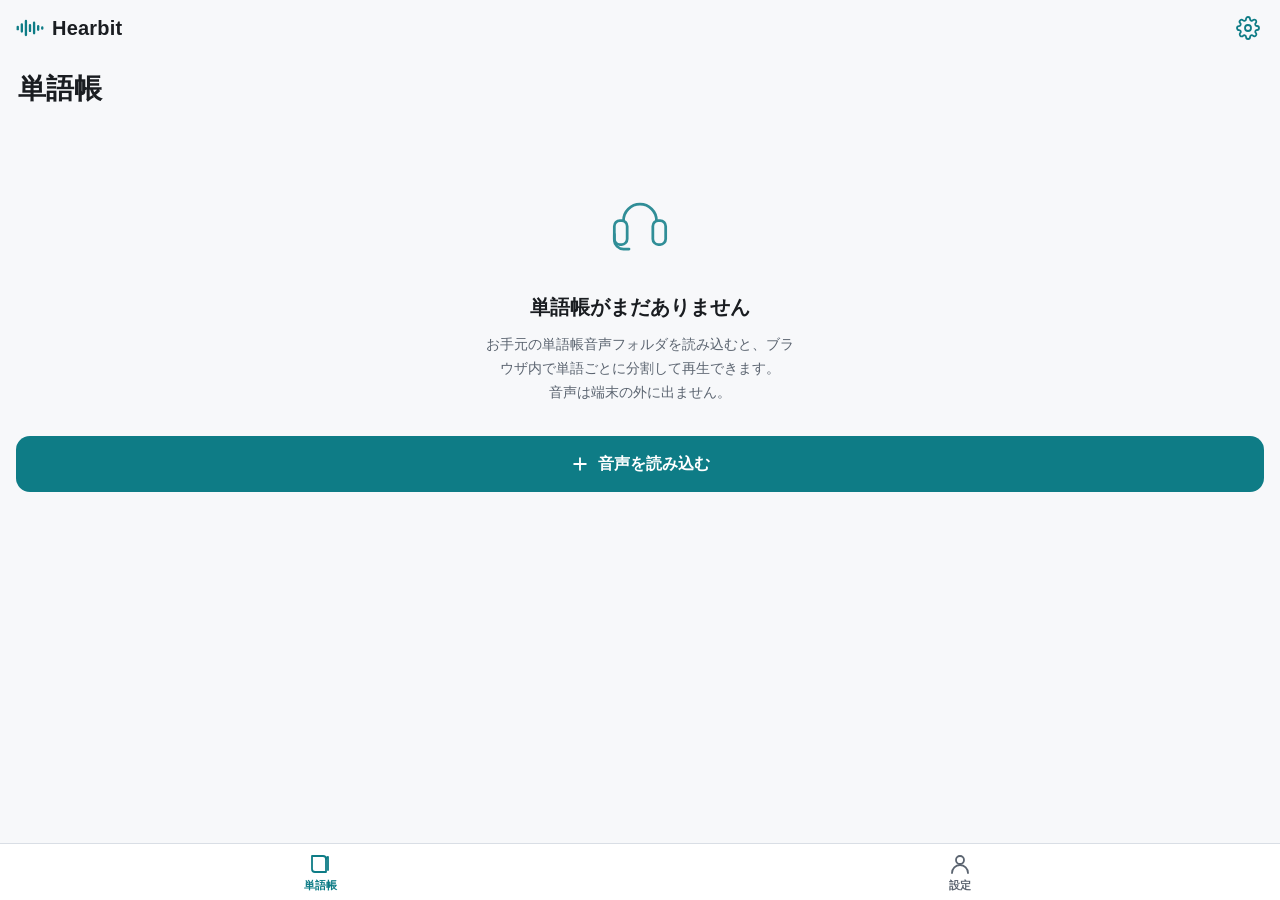
==== app/index.html @ 6d0b5f7c "機能C #3: 単語一覧・再生画面に漢字・ピンインを表示 単語テキスト(vocab.json)を読み込んで現在の単語帳に紐付け、番号表示に加えて 漢字(大)・ピンイン(小)を表示できるようにした。  " ====
<!DOCTYPE html>
<html lang="ja">
<head>
  <meta charset="UTF-8" />
  <meta name="viewport" content="width=device-width, initial-scale=1.0, viewport-fit=cover, maximum-scale=1.0, user-scalable=no" />
  <title>Hearbit</title>
  <meta name="description" content="聞きたい言葉を、すぐそこに。単語帳音声を持ち込み、ブラウザ内で単語ごとに分割して再生する汎用プレーヤー。" />

  <!-- PWA / theme -->
  <meta name="theme-color" content="#0E7C86" media="(prefers-color-scheme: light)" />
  <meta name="theme-color" content="#0E1116" media="(prefers-color-scheme: dark)" />
  <link rel="manifest" href="manifest.json" />

  <!-- iOS standalone -->
  <meta name="apple-mobile-web-app-capable" content="yes" />
  <meta name="mobile-web-app-capable" content="yes" />
  <meta name="apple-mobile-web-app-status-bar-style" content="default" />
  <meta name="apple-mobile-web-app-title" content="Hearbit" />
  <link rel="apple-touch-icon" href="icons/apple-touch-icon.png" />
  <link rel="icon" type="image/svg+xml" href="icons/icon.svg" />
  <link rel="icon" type="image/png" sizes="32x32" href="icons/favicon-32.png" />

  <link rel="stylesheet" href="css/styles.css" />
</head>
<body>
  <!-- ===== ヘッダー ===== -->
  <header id="app-header">
    <!-- ①ルート: ブランドヘッダー -->
    <div class="header-brand" id="header-brand">
      <span class="logo" aria-label="Hearbit">
        <svg class="logo-mark" viewBox="0 0 48 32" width="28" height="20" aria-hidden="true">
          <g fill="currentColor">
            <rect x="1"  y="12" width="4" height="8"  rx="2"/>
            <rect x="8"  y="8"  width="4" height="16" rx="2"/>
            <rect x="15" y="2"  width="4" height="28" rx="2"/>
            <rect x="22" y="9"  width="4" height="14" rx="2"/>
            <rect x="29" y="5"  width="4" height="22" rx="2"/>
            <rect x="36" y="11" width="4" height="10" rx="2"/>
            <rect x="43" y="13" width="4" height="6"  rx="2"/>
          </g>
        </svg>
        <span class="logo-word">Hearbit</span>
      </span>
      <button id="settings-btn" class="icon-btn" aria-label="設定">
        <svg viewBox="0 0 24 24" width="24" height="24" fill="none" stroke="currentColor" stroke-width="1.8" stroke-linecap="round" stroke-linejoin="round" aria-hidden="true">
          <circle cx="12" cy="12" r="3"/>
          <path d="M19.4 15a1.65 1.65 0 0 0 .33 1.82l.06.06a2 2 0 1 1-2.83 2.83l-.06-.06a1.65 1.65 0 0 0-1.82-.33 1.65 1.65 0 0 0-1 1.51V21a2 2 0 0 1-4 0v-.09A1.65 1.65 0 0 0 9 19.4a1.65 1.65 0 0 0-1.82.33l-.06.06a2 2 0 1 1-2.83-2.83l.06-.06a1.65 1.65 0 0 0 .33-1.82 1.65 1.65 0 0 0-1.51-1H3a2 2 0 0 1 0-4h.09A1.65 1.65 0 0 0 4.6 9a1.65 1.65 0 0 0-.33-1.82l-.06-.06a2 2 0 1 1 2.83-2.83l.06.06a1.65 1.65 0 0 0 1.82.33H9a1.65 1.65 0 0 0 1-1.51V3a2 2 0 0 1 4 0v.09a1.65 1.65 0 0 0 1 1.51 1.65 1.65 0 0 0 1.82-.33l.06-.06a2 2 0 1 1 2.83 2.83l-.06.06a1.65 1.65 0 0 0-.33 1.82V9a1.65 1.65 0 0 0 1.51 1H21a2 2 0 0 1 0 4h-.09a1.65 1.65 0 0 0-1.51 1z"/>
        </svg>
      </button>
    </div>

    <!-- ②③: コンテキストヘッダー（戻る + タイトル + アクション） -->
    <div class="header-context hidden" id="header-context">
      <button id="back-btn" class="icon-btn" aria-label="戻る">
        <svg viewBox="0 0 24 24" width="26" height="26" fill="none" stroke="currentColor" stroke-width="2.2" stroke-linecap="round" stroke-linejoin="round" aria-hidden="true">
          <polyline points="15 18 9 12 15 6"/>
        </svg>
      </button>
      <div class="header-titles">
        <div class="header-title" id="ctx-title"></div>
        <div class="header-sub" id="ctx-sub"></div>
      </div>
      <button id="ctx-action" class="icon-btn" aria-label="メニュー">
        <svg viewBox="0 0 24 24" width="24" height="24" fill="currentColor" aria-hidden="true">
          <circle cx="5" cy="12" r="1.9"/><circle cx="12" cy="12" r="1.9"/><circle cx="19" cy="12" r="1.9"/>
        </svg>
      </button>
    </div>
  </header>

  <main id="app-main">
    <!-- ① 単語帳リスト -->
    <section id="view-books" class="view active">
      <h1 class="page-title">単語帳</h1>

      <div class="list" id="books-list"></div>

      <!-- 空状態 -->
      <div id="books-empty" class="empty-state hidden">
        <div class="empty-art" aria-hidden="true">
          <svg viewBox="0 0 96 96" width="88" height="88" fill="none" stroke="currentColor" stroke-width="3" stroke-linecap="round" stroke-linejoin="round">
            <path d="M30 40a18 18 0 0 1 36 0"/>
            <rect x="20" y="40" width="14" height="26" rx="6"/>
            <rect x="62" y="40" width="14" height="26" rx="6"/>
            <path d="M20 55v6a10 10 0 0 0 10 10h6"/>
          </svg>
        </div>
        <div class="empty-title">単語帳がまだありません</div>
        <p class="empty-text">
          お手元の単語帳音声フォルダを読み込むと、ブラウザ内で単語ごとに分割して再生できます。<br/>
          音声は端末の外に出ません。
        </p>
      </div>

      <button id="add-book-btn" class="primary-btn">
        <svg viewBox="0 0 24 24" width="20" height="20" fill="none" stroke="currentColor" stroke-width="2.2" stroke-linecap="round" aria-hidden="true">
          <line x1="12" y1="5" x2="12" y2="19"/><line x1="5" y1="12" x2="19" y2="12"/>
        </svg>
        音声を読み込む
      </button>
    </section>

    <!-- 設定 -->
    <section id="view-settings" class="view">
      <h1 class="page-title">設定</h1>
      <div class="settings-group">
        <div class="settings-row">
          <span>テーマ</span>
          <div class="seg" id="theme-seg" role="tablist" aria-label="テーマ切替">
            <button data-theme="system" class="seg-btn active">自動</button>
            <button data-theme="light" class="seg-btn">ライト</button>
            <button data-theme="dark" class="seg-btn">ダーク</button>
          </div>
        </div>
      </div>
      <div class="settings-note">
        Hearbit — 聞きたい言葉を、すぐそこに。<br/>
        音声はサーバに送信されず、端末内でのみ処理・保存されます（完全個人利用）。
      </div>
    </section>

    <!-- 単語帳の新規追加（フォルダ読み込み・分割） -->
    <section id="view-import" class="view">
      <label class="field">
        <span>単語帳の名前</span>
        <input type="text" id="import-name" placeholder="例: HSK3級単語" />
      </label>
      <label class="field">
        <span>音声ファイル（複数選択可・mp3）</span>
        <input type="file" id="import-files" accept="audio/*,.mp3" multiple />
      </label>
      <button id="import-run-btn" class="primary-btn" disabled>読み込んで分割・保存</button>
      <div id="import-progress" class="progress hidden">
        <div class="progress-bar"><div class="progress-fill" id="import-fill"></div></div>
        <div class="progress-text" id="import-text"></div>
      </div>
      <details id="import-debug" class="debug hidden">
        <summary>分割結果（デバッグ）</summary>
        <pre id="import-debug-out"></pre>
      </details>
    </section>

    <!-- ② ページ/単語一覧（番号グリッド） -->
    <section id="view-pages" class="view">
      <div class="tabs" id="book-tabs" role="tablist">
        <button class="tab active" data-tab="words" role="tab">単語</button>
        <button class="tab" data-tab="listen" role="tab">聞き流し</button>
      </div>

      <!-- 単語タブ -->
      <div id="tab-words" class="tab-panel active">
        <!-- 単語テキスト（漢字・ピンイン）の読み込み口。無い間は番号表示のまま。 -->
        <div id="vocab-bar" class="vocab-bar">
          <div class="vocab-bar-main">
            <div class="vocab-bar-title" id="vocab-bar-title">漢字・ピンインを表示</div>
            <div class="vocab-bar-sub" id="vocab-bar-sub">単語テキスト(JSON)を読み込むと一覧に表示されます</div>
          </div>
          <label class="ghost-btn vocab-bar-btn">
            読み込む
            <input type="file" id="vocab-file" accept="application/json,.json" hidden />
          </label>
          <button id="vocab-clear-btn" class="ghost-btn vocab-clear-btn hidden" type="button">消去</button>
        </div>
        <div id="pages-grid-wrap"></div>
      </div>

      <!-- 聞き流しタブ（機能B: 単語+訳を連結1本で連続再生） -->
      <div id="tab-listen" class="tab-panel">
        <p class="listen-lead">
          単語部分（単語+訳）だけを連結し、<b>1本の音声</b>として連続再生します。<br/>
          ロック中も止まらないので散歩中の聞き流しに。
        </p>

        <div class="listen-opt">
          <div class="listen-opt-label">1トラックの語数</div>
          <div class="seg listen-size" id="listen-size" role="tablist" aria-label="語数">
            <button data-size="50" class="seg-btn active" role="tab">50語</button>
            <button data-size="100" class="seg-btn" role="tab">100語</button>
          </div>
        </div>

        <div class="listen-opt">
          <div class="listen-opt-label">範囲</div>
          <div class="listen-ranges" id="listen-ranges" role="listbox" aria-label="範囲を選ぶ"></div>
        </div>
      </div>
    </section>

    <!-- 分割の手動編集（残タスク #4） -->
    <section id="view-editor" class="view">
      <p class="editor-lead">
        単語の境界（区切り位置）を手で調整します。試聴で確認しながら、ズレていれば
        <b>±0.1秒</b>で微調整・境界の<b>追加/削除</b>ができます。保存するとこのページは
        <b>手動編集済み</b>になり、分割ロジックが更新されても<b>自動で上書きされません</b>。
      </p>
      <div class="editor-toolbar">
        <button id="ed-add-btn" class="ghost-btn">＋ 境界を追加</button>
        <button id="ed-reset-btn" class="ghost-btn">編集前に戻す</button>
      </div>
      <div id="editor-list" class="editor-list"></div>
      <div class="editor-actions">
        <button id="ed-cancel-btn" class="ghost-btn">キャンセル</button>
        <button id="ed-save-btn" class="primary-btn">この編集を保存</button>
      </div>
    </section>
  </main>

  <audio id="editor-audio" preload="auto"></audio>

  <!-- ===== ミニプレーヤー（②に常駐） ===== -->
  <div id="mini-player" class="hidden" aria-label="ミニプレーヤー">
    <button id="mini-expand" class="mini-expand" aria-label="全画面プレーヤーを開く">
      <svg viewBox="0 0 24 24" width="22" height="22" fill="none" stroke="currentColor" stroke-width="2.2" stroke-linecap="round" stroke-linejoin="round" aria-hidden="true">
        <polyline points="18 15 12 9 6 15"/>
      </svg>
    </button>
    <div class="mini-label" id="mini-label">再生中</div>
    <div class="wave" id="mini-wave" aria-hidden="true">
      <span></span><span></span><span></span><span></span><span></span><span></span><span></span>
    </div>
    <button id="mini-toggle" class="mini-toggle" aria-label="再生 / 一時停止">
      <svg class="ic-play" viewBox="0 0 24 24" width="22" height="22" fill="currentColor" aria-hidden="true"><polygon points="6 4 20 12 6 20"/></svg>
      <svg class="ic-pause hidden" viewBox="0 0 24 24" width="22" height="22" fill="currentColor" aria-hidden="true"><rect x="6" y="4" width="4" height="16" rx="1"/><rect x="14" y="4" width="4" height="16" rx="1"/></svg>
    </button>
  </div>

  <!-- ===== 全画面プレーヤー（③ 機能A） ===== -->
  <div id="full-player" class="hidden" aria-label="全画面プレーヤー">
    <div class="fp-top">
      <button id="fp-collapse" class="icon-btn" aria-label="ミニ化">
        <svg viewBox="0 0 24 24" width="26" height="26" fill="none" stroke="currentColor" stroke-width="2.2" stroke-linecap="round" stroke-linejoin="round" aria-hidden="true">
          <polyline points="6 9 12 15 18 9"/>
        </svg>
      </button>
      <button class="icon-btn" aria-hidden="true" tabindex="-1" style="visibility:hidden">
        <svg viewBox="0 0 24 24" width="24" height="24" fill="currentColor"><circle cx="5" cy="12" r="1.9"/><circle cx="12" cy="12" r="1.9"/><circle cx="19" cy="12" r="1.9"/></svg>
      </button>
    </div>

    <div class="fp-body">
      <div class="fp-page" id="fp-page">ページ 001</div>
      <div class="fp-wave" id="fp-wave" aria-hidden="true">
        <span></span><span></span><span></span><span></span><span></span><span></span><span></span><span></span><span></span>
      </div>
      <div class="fp-num" id="fp-num">1</div>
      <div class="fp-serial" id="fp-serial">#1</div>
      <!-- 漢字・ピンイン（テキストがあれば表示。無ければ hidden） -->
      <div class="fp-text hidden" id="fp-text">
        <div class="fp-hanzi" id="fp-hanzi"></div>
        <div class="fp-pinyin" id="fp-pinyin"></div>
        <div class="fp-gloss hidden" id="fp-gloss"></div>
      </div>
      <div class="fp-blocks" id="fp-blocks">単語 → 訳 → 例文</div>

      <div class="fp-seek">
        <span class="fp-time" id="fp-cur">0:00</span>
        <div class="seekbar" id="seekbar" role="slider" aria-label="再生位置" aria-valuemin="0" aria-valuemax="100" aria-valuenow="0" tabindex="0">
          <div class="seek-track"><div class="seek-fill" id="seek-fill"></div><div class="seek-thumb" id="seek-thumb"></div></div>
        </div>
        <span class="fp-time" id="fp-dur">0:00</span>
      </div>

      <div class="fp-controls">
        <button id="fp-prev" class="fp-side" aria-label="前の単語">
          <svg viewBox="0 0 24 24" width="30" height="30" fill="currentColor" aria-hidden="true"><polygon points="18 5 8 12 18 19"/><rect x="5" y="5" width="2.4" height="14" rx="1.2"/></svg>
        </button>
        <button id="fp-toggle" class="fp-main" aria-label="再生 / 一時停止">
          <svg class="ic-play" viewBox="0 0 24 24" width="34" height="34" fill="currentColor" aria-hidden="true"><polygon points="7 4 21 12 7 20"/></svg>
          <svg class="ic-pause hidden" viewBox="0 0 24 24" width="34" height="34" fill="currentColor" aria-hidden="true"><rect x="6" y="4" width="4.5" height="16" rx="1.5"/><rect x="13.5" y="4" width="4.5" height="16" rx="1.5"/></svg>
        </button>
        <button id="fp-next" class="fp-side" aria-label="次の単語">
          <svg viewBox="0 0 24 24" width="30" height="30" fill="currentColor" aria-hidden="true"><polygon points="6 5 16 12 6 19"/><rect x="16.6" y="5" width="2.4" height="14" rx="1.2"/></svg>
        </button>
      </div>
    </div>
  </div>

  <!-- ===== 全画面プレーヤー（③ 機能B: 聞き流し / 円形プログレス） ===== -->
  <div id="listen-player" class="hidden" aria-label="聞き流しプレーヤー">
    <div class="fp-top">
      <button id="lp-collapse" class="icon-btn" aria-label="閉じる">
        <svg viewBox="0 0 24 24" width="26" height="26" fill="none" stroke="currentColor" stroke-width="2.2" stroke-linecap="round" stroke-linejoin="round" aria-hidden="true">
          <polyline points="6 9 12 15 18 9"/>
        </svg>
      </button>
      <div class="lp-title" id="lp-title">聞き流し</div>
      <button class="icon-btn" aria-hidden="true" tabindex="-1" style="visibility:hidden">
        <svg viewBox="0 0 24 24" width="24" height="24"></svg>
      </button>
    </div>

    <div class="lp-body">
      <div class="lp-sub" id="lp-sub">単語のみ · 50語</div>

      <!-- 読み込み中（トラック構築） -->
      <div id="lp-loading" class="lp-loading hidden">
        <div class="lp-spinner" aria-hidden="true"></div>
        <div class="lp-loading-text" id="lp-loading-text">音声を用意中…</div>
      </div>

      <!-- 円形プログレスリング -->
      <div class="lp-ring-wrap" id="lp-ring-wrap">
        <svg class="lp-ring" viewBox="0 0 240 240" aria-hidden="true">
          <circle class="lp-ring-bg" cx="120" cy="120" r="106" fill="none" stroke-width="12"/>
          <circle class="lp-ring-fg" id="lp-ring-fg" cx="120" cy="120" r="106" fill="none" stroke-width="12"
            stroke-linecap="round" transform="rotate(-90 120 120)"/>
          <circle class="lp-ring-dot" id="lp-ring-dot" cx="120" cy="14" r="9"/>
        </svg>
        <div class="lp-ring-center">
          <div class="wave lp-wave" id="lp-wave" aria-hidden="true">
            <span></span><span></span><span></span><span></span><span></span>
          </div>
          <div class="lp-word" id="lp-word">単語 1</div>
        </div>
      </div>

      <div class="lp-count"><span id="lp-cur">1</span> / <span id="lp-total">50</span></div>

      <div class="fp-controls">
        <button id="lp-prev" class="fp-side" aria-label="前の単語">
          <svg viewBox="0 0 24 24" width="30" height="30" fill="currentColor" aria-hidden="true"><polygon points="18 5 8 12 18 19"/><rect x="5" y="5" width="2.4" height="14" rx="1.2"/></svg>
        </button>
        <button id="lp-toggle" class="fp-main" aria-label="再生 / 一時停止">
          <svg class="ic-play" viewBox="0 0 24 24" width="34" height="34" fill="currentColor" aria-hidden="true"><polygon points="7 4 21 12 7 20"/></svg>
          <svg class="ic-pause hidden" viewBox="0 0 24 24" width="34" height="34" fill="currentColor" aria-hidden="true"><rect x="6" y="4" width="4.5" height="16" rx="1.5"/><rect x="13.5" y="4" width="4.5" height="16" rx="1.5"/></svg>
        </button>
        <button id="lp-next" class="fp-side" aria-label="次の単語">
          <svg viewBox="0 0 24 24" width="30" height="30" fill="currentColor" aria-hidden="true"><polygon points="6 5 16 12 6 19"/><rect x="16.6" y="5" width="2.4" height="14" rx="1.2"/></svg>
        </button>
      </div>

      <div class="lp-offline">
        <svg viewBox="0 0 24 24" width="15" height="15" fill="none" stroke="currentColor" stroke-width="2.4" stroke-linecap="round" stroke-linejoin="round" aria-hidden="true"><polyline points="20 6 9 17 4 12"/></svg>
        オフライン
      </div>
    </div>
  </div>

  <!-- ===== 下部タブバー（①ルートのみ） ===== -->
  <nav id="tab-bar">
    <button class="tabbar-btn active" data-root="books" aria-label="単語帳">
      <svg viewBox="0 0 24 24" width="24" height="24" fill="none" stroke="currentColor" stroke-width="1.8" stroke-linecap="round" stroke-linejoin="round" aria-hidden="true">
        <path d="M4 4h11a3 3 0 0 1 3 3v13H7a3 3 0 0 1-3-3z"/><path d="M18 7a2 2 0 0 1 2-2v13"/>
      </svg>
      <span>単語帳</span>
    </button>
    <button class="tabbar-btn" data-root="settings" aria-label="設定">
      <svg viewBox="0 0 24 24" width="24" height="24" fill="none" stroke="currentColor" stroke-width="1.8" stroke-linecap="round" stroke-linejoin="round" aria-hidden="true">
        <circle cx="12" cy="8" r="4"/><path d="M4 21a8 8 0 0 1 16 0"/>
      </svg>
      <span>設定</span>
    </button>
  </nav>

  <audio id="audio-el" preload="auto"></audio>

  <!-- 分割再計算オーバーレイ（ロジック更新後の初回オープン時のみ表示） -->
  <div id="resplit-overlay" class="resplit-overlay hidden" role="alertdialog" aria-live="polite" aria-label="分割を更新中">
    <div class="resplit-box">
      <div class="lp-spinner"></div>
      <div class="resplit-title">分割を更新中…</div>
      <div class="resplit-text" id="resplit-text">音声を読み込んでいます</div>
    </div>
  </div>

  <script src="js/db.js"></script>
  <script src="js/splitter.js"></script>
  <script src="js/listen-build.js"></script>
  <script src="js/editor.js"></script>
  <script src="js/player.js"></script>
  <script src="js/listen.js"></script>
  <script src="js/app.js"></script>
  <script>
    // Service Worker 登録（PWA / オフライン起動）
    if ('serviceWorker' in navigator) {
      window.addEventListener('load', () => {
        navigator.serviceWorker.register('sw.js')
          .then((reg) => console.log('[Hearbit] SW registered:', reg.scope))
          .catch((err) => console.warn('[Hearbit] SW registration failed:', err));
      });
    }
  </script>
</body>
</html>
---- app/css/styles.css ----
/* ===== Hearbit design system =====
 * 2色運用: ティール(--accent)=通常/選択/ブランド, オレンジ(--active)=いま再生中。
 * ライト/ダークは prefers-color-scheme + data-theme 手動上書き。DESIGN.md §6 準拠。
 */

:root {
  --bg: #F7F8FA;
  --surface: #FFFFFF;
  --surface-2: #EEF1F5;
  --border: #D9DEE5;
  --text: #1A1D21;
  --text-sub: #5B6470;
  --accent: #0E7C86;
  --accent-on: #FFFFFF;
  --accent-weak: #D7EEF0;
  --active: #E8722C;
  --active-on: #FFFFFF;
  --active-weak: #FBE6D6;
  --danger: #C0392B;
  --radius: 14px;
  --tabbar-h: 56px;
  --shadow: 0 1px 3px rgba(20, 30, 40, 0.06), 0 4px 16px rgba(20, 30, 40, 0.05);
}

@media (prefers-color-scheme: dark) {
  :root:not([data-theme="light"]) {
    --bg: #0E1116;
    --surface: #171B21;
    --surface-2: #1E242C;
    --border: #2A313B;
    --text: #F2F4F7;
    --text-sub: #9AA4B2;
    --accent: #2BC2CE;
    --accent-on: #06232A;
    --accent-weak: #123A40;
    --active: #F0853C;
    --active-on: #2A1405;
    --active-weak: #3A2415;
    --danger: #E5675A;
    --shadow: 0 1px 3px rgba(0, 0, 0, 0.4), 0 4px 16px rgba(0, 0, 0, 0.3);
  }
}

/* 手動ダーク */
:root[data-theme="dark"] {
  --bg: #0E1116;
  --surface: #171B21;
  --surface-2: #1E242C;
  --border: #2A313B;
  --text: #F2F4F7;
  --text-sub: #9AA4B2;
  --accent: #2BC2CE;
  --accent-on: #06232A;
  --accent-weak: #123A40;
  --active: #F0853C;
  --active-on: #2A1405;
  --active-weak: #3A2415;
  --danger: #E5675A;
  --shadow: 0 1px 3px rgba(0, 0, 0, 0.4), 0 4px 16px rgba(0, 0, 0, 0.3);
}

* { box-sizing: border-box; -webkit-tap-highlight-color: transparent; }

html, body {
  margin: 0; padding: 0;
  background: var(--bg);
  color: var(--text);
  font-family: -apple-system, BlinkMacSystemFont, "Hiragino Sans", "Segoe UI", sans-serif;
  height: 100%;
  -webkit-text-size-adjust: 100%;
}

body {
  display: flex;
  flex-direction: column;
  min-height: 100vh;
  min-height: 100dvh;
  padding-top: env(safe-area-inset-top);
}

.hidden { display: none !important; }

/* ===== ヘッダー ===== */
#app-header {
  position: sticky; top: 0; z-index: 30;
  background: var(--bg);
}
.header-brand, .header-context {
  display: flex; align-items: center;
  height: 56px; padding: 0 8px 0 16px;
}
.header-brand { justify-content: space-between; }

.logo { display: inline-flex; align-items: center; gap: 8px; }
.logo-mark { color: var(--accent); }
.logo-word {
  font-size: 20px; font-weight: 700; letter-spacing: 0.2px; color: var(--text);
}

.icon-btn {
  display: inline-flex; align-items: center; justify-content: center;
  width: 48px; height: 48px; min-width: 48px;
  background: none; border: none; color: var(--accent);
  cursor: pointer; border-radius: 12px;
}
.icon-btn:active { background: var(--surface-2); }

.header-context .header-titles {
  flex: 1; min-width: 0; text-align: center; padding: 0 4px;
}
.header-title { font-size: 17px; font-weight: 700; color: var(--text);
  white-space: nowrap; overflow: hidden; text-overflow: ellipsis; }
.header-sub { font-size: 12px; color: var(--text-sub); margin-top: 1px; }

/* ===== main / view ===== */
#app-main { flex: 1; overflow-y: auto; -webkit-overflow-scrolling: touch; }
.view { display: none; padding: 8px 16px 24px; }
.view.active { display: block; }

.page-title { font-size: 28px; font-weight: 800; margin: 6px 2px 18px; }

/* ===== ① 単語帳リスト ===== */
.list { display: flex; flex-direction: column; gap: 12px; margin-bottom: 18px; }

.book-item {
  background: var(--surface);
  border: 1px solid var(--border);
  border-radius: var(--radius);
  padding: 14px 12px 14px 14px;
  display: flex; align-items: center; gap: 14px;
  cursor: pointer;
  box-shadow: var(--shadow);
  min-height: 88px;
}
.book-item:active { background: var(--surface-2); }
.book-chip {
  width: 52px; height: 52px; min-width: 52px;
  border-radius: 13px;
  background: var(--accent-weak); color: var(--accent);
  display: flex; align-items: center; justify-content: center;
}
.book-main { flex: 1; min-width: 0; }
.book-name { font-size: 18px; font-weight: 700; color: var(--text);
  white-space: nowrap; overflow: hidden; text-overflow: ellipsis; }
.book-meta { font-size: 14px; color: var(--text-sub); margin-top: 3px; }
.book-offline {
  display: inline-flex; align-items: center; gap: 5px;
  font-size: 13px; color: var(--text-sub); margin-top: 5px;
}
.book-offline svg { color: var(--accent); }
.book-chevron { color: var(--text-sub); display: flex; align-items: center; }
.book-del {
  background: none; border: none; color: var(--text-sub);
  width: 40px; height: 40px; min-width: 40px; border-radius: 10px;
  display: flex; align-items: center; justify-content: center; cursor: pointer;
}
.book-del:active { color: var(--danger); background: var(--surface-2); }

.primary-btn {
  width: 100%; min-height: 56px;
  display: inline-flex; align-items: center; justify-content: center; gap: 8px;
  padding: 14px; background: var(--accent); color: var(--accent-on);
  border: none; border-radius: var(--radius);
  font-size: 16px; font-weight: 700; cursor: pointer;
}
.primary-btn:disabled { opacity: 0.45; }
.primary-btn:active:not(:disabled) { filter: brightness(0.95); }

/* 空状態 */
.empty-state { text-align: center; padding: 40px 16px 24px; }
.empty-art { color: var(--accent); opacity: 0.85; margin-bottom: 18px; }
.empty-title { font-size: 20px; font-weight: 700; margin-bottom: 12px; }
.empty-text { font-size: 14px; color: var(--text-sub); line-height: 1.7; margin: 0 auto 8px; max-width: 320px; }

/* ===== 設定 ===== */
.settings-group { background: var(--surface); border: 1px solid var(--border);
  border-radius: var(--radius); overflow: hidden; box-shadow: var(--shadow); }
.settings-row { display: flex; align-items: center; justify-content: space-between;
  padding: 14px 16px; gap: 12px; }
.settings-row > span { font-size: 16px; }
.seg { display: inline-flex; background: var(--surface-2); border-radius: 10px; padding: 3px; gap: 2px; }
.seg-btn { border: none; background: none; color: var(--text-sub);
  font-size: 13px; font-weight: 600; padding: 7px 12px; border-radius: 8px; cursor: pointer; }
.seg-btn.active { background: var(--accent); color: var(--accent-on); }
.settings-note { font-size: 13px; color: var(--text-sub); line-height: 1.7; margin: 18px 4px; }

/* ===== import ===== */
.field { display: flex; flex-direction: column; gap: 6px; margin-bottom: 16px; }
.field span { font-size: 13px; color: var(--text-sub); }
.field input[type=text] {
  padding: 13px; border-radius: var(--radius);
  border: 1px solid var(--border); background: var(--surface); color: var(--text);
  font-size: 16px;
}
.field input[type=file] { color: var(--text-sub); font-size: 14px; }

.progress { margin-top: 16px; }
.progress-bar { height: 8px; background: var(--surface-2); border-radius: 4px; overflow: hidden; }
.progress-fill { height: 100%; width: 0; background: var(--accent); transition: width 0.2s; }
.progress-text { font-size: 13px; color: var(--text-sub); margin-top: 8px; }

.debug { margin-top: 16px; font-size: 12px; color: var(--text-sub); }
.debug pre { white-space: pre-wrap; word-break: break-all; background: var(--surface);
  border: 1px solid var(--border); padding: 10px; border-radius: 8px; max-height: 300px; overflow-y: auto; }

/* ===== ② タブ / グリッド ===== */
.tabs { display: flex; gap: 4px; border-bottom: 1px solid var(--border);
  position: sticky; top: 0; background: var(--bg); z-index: 5; margin: 0 -16px 8px; padding: 0 16px; }
.tab { flex: 0 0 auto; background: none; border: none; color: var(--text-sub);
  font-size: 15px; font-weight: 700; padding: 12px 6px 10px; cursor: pointer;
  border-bottom: 3px solid transparent; margin-bottom: -1px; }
.tab.active { color: var(--accent); border-bottom-color: var(--accent); }

.tab-panel { display: none; }
.tab-panel.active { display: block; }

/* ページセクション */
.page-section { margin-top: 10px; }
.page-section-head {
  display: flex; align-items: center; justify-content: space-between;
  padding: 8px 10px; margin: 0 -6px 8px;
  font-size: 14px; font-weight: 700; color: var(--text);
  background: var(--surface-2); border-radius: 10px;
  position: sticky; top: 46px; z-index: 4;
}
.page-section-head .ph-count { font-size: 13px; font-weight: 600; color: var(--text-sub);
  display: inline-flex; align-items: center; gap: 5px; }
.ph-announce { color: var(--accent); }

/* 単語テキスト（漢字・ピンイン）読み込みバー */
.vocab-bar {
  display: flex; align-items: center; gap: 10px;
  background: var(--surface); border: 1px solid var(--border);
  border-radius: 12px; padding: 12px 14px; margin: 10px 2px 16px;
}
.vocab-bar-main { flex: 1; min-width: 0; }
.vocab-bar-title { font-size: 14px; font-weight: 700; color: var(--text); }
.vocab-bar-sub { font-size: 12px; color: var(--text-sub); margin-top: 3px; }
.vocab-bar-btn { position: relative; flex: none; }
.vocab-clear-btn { flex: none; }

.words-grid {
  display: grid;
  grid-template-columns: repeat(auto-fill, minmax(72px, 1fr));
  gap: 10px; margin-bottom: 16px;
}

.cell {
  min-height: 64px;
  background: var(--surface);
  border: 1px solid var(--border);
  border-radius: 12px;
  display: flex; flex-direction: column; align-items: center; justify-content: center;
  cursor: pointer; position: relative;
}
.cell:active { background: var(--surface-2); }
.cell .num { font-size: 24px; font-weight: 800; line-height: 1; color: var(--text); }
.cell .serial { font-size: 12px; color: var(--text-sub); margin-top: 4px; }

/* テキスト付きセル（漢字・ピンイン表示）。番号は小さくバッジで残す。 */
.cell.has-text { min-height: 76px; padding: 6px 6px 8px; justify-content: center; gap: 3px; }
.cell .cell-badge {
  position: absolute; top: 5px; left: 8px;
  font-size: 11px; font-weight: 700; color: var(--text-sub);
  display: inline-flex; align-items: center; gap: 2px;
}
.cell .cell-lc { color: var(--active); font-weight: 800; }
.cell .cell-hanzi {
  font-size: 20px; font-weight: 700; line-height: 1.15; color: var(--text);
  text-align: center; word-break: break-word;
}
.cell .cell-pinyin {
  font-size: 11px; line-height: 1.2; color: var(--text-sub);
  text-align: center; word-break: break-word;
}
.cell.playing .cell-hanzi { color: var(--active); }
.cell.announce::after {
  content: ""; position: absolute; top: 6px; right: 8px;
  width: 6px; height: 6px; border-radius: 50%; background: var(--accent);
}
/* 再生中セル: オレンジ */
.cell.playing {
  background: var(--active-weak);
  border-color: var(--active);
}
.cell.playing .num { color: var(--active); }
.cell.playing::before {
  content: ""; position: absolute; left: 0; top: 8px; bottom: 8px;
  width: 4px; border-radius: 2px; background: var(--active);
}

/* ===== 聞き流しタブ（機能B: 範囲/語数の選択） ===== */
.listen-lead { font-size: 14px; line-height: 1.7; color: var(--text-sub); margin: 10px 2px 20px; }
.listen-lead b { color: var(--text); }
.listen-opt { margin: 0 2px 22px; }
.listen-opt-label { font-size: 13px; font-weight: 700; color: var(--text-sub); margin-bottom: 10px; }
.listen-size .seg-btn { padding: 9px 18px; font-size: 14px; }
.listen-ranges { display: grid; grid-template-columns: repeat(auto-fill, minmax(96px, 1fr)); gap: 10px; }
.listen-range-chip {
  min-height: 60px; padding: 8px;
  background: var(--surface); border: 1px solid var(--border); border-radius: 12px;
  display: flex; flex-direction: column; align-items: center; justify-content: center; gap: 3px;
  cursor: pointer; color: var(--text);
}
.listen-range-chip:active { background: var(--accent-weak); border-color: var(--accent); }
.listen-range-chip .lr-range { font-size: 17px; font-weight: 800; }
.listen-range-chip .lr-count { font-size: 12px; color: var(--text-sub); }

/* ===== 聞き流し 全画面プレーヤー（円形プログレス） ===== */
#listen-player {
  position: fixed; inset: 0; z-index: 55;
  background: var(--bg);
  display: flex; flex-direction: column;
  padding-top: env(safe-area-inset-top);
  padding-bottom: calc(24px + env(safe-area-inset-bottom));
  animation: fp-in 0.22s ease;
}
.lp-title { flex: 1; text-align: center; font-size: 17px; font-weight: 700; color: var(--text); }
.lp-body { flex: 1; position: relative; display: flex; flex-direction: column; align-items: center;
  justify-content: center; padding: 0 24px; text-align: center; gap: 6px; }
.lp-sub { font-size: 14px; color: var(--text-sub); margin-bottom: 18px; }

.lp-ring-wrap { position: relative; width: 240px; height: 240px; transition: opacity 0.2s; }
.lp-ring-wrap.dim { opacity: 0.25; }
.lp-ring { width: 240px; height: 240px; display: block; }
.lp-ring-bg { stroke: var(--accent-weak); }
.lp-ring-fg { stroke: var(--active); transition: stroke-dashoffset 0.12s linear; }
.lp-ring-dot { fill: var(--active); transition: cx 0.12s linear, cy 0.12s linear; }
.lp-ring-center {
  position: absolute; inset: 0;
  display: flex; flex-direction: column; align-items: center; justify-content: center; gap: 10px;
}
.lp-wave { height: 20px; }
.lp-word { font-size: 34px; font-weight: 800; color: var(--text); line-height: 1.1;
  max-width: 180px; overflow: hidden; text-overflow: ellipsis; }
#listen-player.paused .lp-wave span { animation: none !important; height: 30% !important; opacity: 0.5; }

.lp-count { font-size: 22px; font-weight: 700; color: var(--text); margin: 20px 0 6px; }
.lp-count #lp-cur { color: var(--active); }

#listen-player .fp-controls { margin-top: 24px; }
#listen-player.paused .fp-main { background: var(--accent); color: var(--accent-on); }

.lp-offline { display: inline-flex; align-items: center; gap: 6px;
  font-size: 13px; color: var(--text-sub); margin-top: 22px; }
.lp-offline svg { color: var(--accent); }

/* トラック構築中のスピナー */
.lp-loading { position: absolute; z-index: 2; display: flex; flex-direction: column;
  align-items: center; gap: 12px; }
.lp-spinner { width: 40px; height: 40px; border-radius: 50%;
  border: 4px solid var(--accent-weak); border-top-color: var(--accent);
  animation: lp-spin 0.8s linear infinite; }
.lp-loading-text { font-size: 14px; color: var(--text-sub); }
@keyframes lp-spin { to { transform: rotate(360deg); } }

/* 分割再計算オーバーレイ */
.resplit-overlay { position: fixed; inset: 0; z-index: 50; display: flex;
  align-items: center; justify-content: center;
  background: rgba(0,0,0,0.45); backdrop-filter: blur(2px); }
.resplit-overlay.hidden { display: none; }
.resplit-box { background: var(--surface, #fff); color: var(--text, #111);
  border-radius: 16px; padding: 28px 32px; display: flex; flex-direction: column;
  align-items: center; gap: 14px; min-width: 220px; max-width: 80vw;
  box-shadow: 0 12px 40px rgba(0,0,0,0.3); }
.resplit-title { font-size: 16px; font-weight: 700; }
.resplit-text { font-size: 13px; color: var(--text-sub); text-align: center; }

/* ===== 再生波形アニメ（共通） ===== */
.wave, .fp-wave { display: inline-flex; align-items: flex-end; gap: 3px; height: 22px; }
.wave span, .fp-wave span {
  width: 3px; background: var(--active); border-radius: 2px; height: 30%;
}
.fp-wave { height: 34px; gap: 4px; }
.fp-wave span { width: 4px; }
/* 再生中のみアニメ（.playing クラスで発火） */
.playing-anim .wave span, .playing-anim.fp-wave span, .fp-wave.playing-anim span,
#mini-player.playing-anim .wave span {
  animation: eq 0.9s ease-in-out infinite;
}
.wave span:nth-child(1),.fp-wave span:nth-child(1){animation-delay:0s}
.wave span:nth-child(2),.fp-wave span:nth-child(2){animation-delay:.1s}
.wave span:nth-child(3),.fp-wave span:nth-child(3){animation-delay:.2s}
.wave span:nth-child(4),.fp-wave span:nth-child(4){animation-delay:.3s}
.wave span:nth-child(5),.fp-wave span:nth-child(5){animation-delay:.15s}
.wave span:nth-child(6),.fp-wave span:nth-child(6){animation-delay:.25s}
.wave span:nth-child(7),.fp-wave span:nth-child(7){animation-delay:.05s}
.fp-wave span:nth-child(8){animation-delay:.35s}
.fp-wave span:nth-child(9){animation-delay:.12s}
@keyframes eq { 0%,100%{height:25%} 50%{height:100%} }

/* ===== ミニプレーヤー ===== */
#mini-player {
  position: fixed; left: 0; right: 0;
  bottom: 0;
  z-index: 40;
  display: flex; align-items: center; gap: 6px;
  height: 64px; padding: 0 8px;
  padding-bottom: env(safe-area-inset-bottom);
  box-sizing: content-box;
  background: var(--surface);
  border-top: 1px solid var(--border);
  box-shadow: 0 -2px 12px rgba(20,30,40,0.08);
}
.mini-expand {
  width: 40px; height: 48px; min-width: 40px;
  background: none; border: none; color: var(--text-sub); cursor: pointer;
  display: flex; align-items: center; justify-content: center;
}
.mini-label { flex: 1; min-width: 0; font-size: 14px; font-weight: 600; color: var(--text);
  white-space: nowrap; overflow: hidden; text-overflow: ellipsis; }
.mini-toggle {
  width: 48px; height: 48px; min-width: 48px; border-radius: 50%;
  border: none; cursor: pointer;
  display: flex; align-items: center; justify-content: center;
  background: var(--active); color: var(--active-on);
}
/* 一時停止中はティール塗り(▶) */
#mini-player.paused .mini-toggle { background: var(--accent); color: var(--accent-on); }
#mini-player.paused .wave span { animation: none !important; height: 30% !important; opacity: 0.5; }

/* ===== 全画面プレーヤー ===== */
#full-player {
  position: fixed; inset: 0; z-index: 50;
  background: var(--bg);
  display: flex; flex-direction: column;
  padding-top: env(safe-area-inset-top);
  padding-bottom: calc(24px + env(safe-area-inset-bottom));
  animation: fp-in 0.22s ease;
}
@keyframes fp-in { from { transform: translateY(100%); } to { transform: translateY(0); } }
.fp-top { display: flex; align-items: center; justify-content: space-between; padding: 4px 8px; }
.fp-body { flex: 1; display: flex; flex-direction: column; align-items: center;
  justify-content: center; padding: 0 24px; text-align: center; gap: 4px; }
.fp-page { font-size: 16px; color: var(--text-sub); margin-bottom: 8px; }
.fp-wave { margin-bottom: 10px; opacity: 0.9; }
.fp-num { font-size: 72px; font-weight: 800; line-height: 1; color: var(--text); }
#full-player.playing-state .fp-num { color: var(--active); }
.fp-serial { font-size: 20px; color: var(--text-sub); margin-top: 6px; }
/* 漢字・ピンイン（テキストがあるときだけ表示） */
.fp-text { margin-top: 14px; text-align: center; }
.fp-hanzi { font-size: 40px; font-weight: 800; line-height: 1.2; color: var(--text); word-break: break-word; }
#full-player.playing-state .fp-hanzi { color: var(--active); }
.fp-pinyin { font-size: 18px; color: var(--text-sub); margin-top: 6px; }
.fp-gloss { font-size: 15px; color: var(--text-sub); margin-top: 8px; }
.fp-text.low-conf .fp-hanzi::after {
  content: " ?"; color: var(--active); font-size: 0.6em; vertical-align: super;
}
.fp-blocks { font-size: 14px; color: var(--text-sub); margin-top: 12px; }

.fp-seek { display: flex; align-items: center; gap: 10px; width: 100%; max-width: 460px; margin: 34px 0 8px; }
.fp-time { font-size: 13px; color: var(--text-sub); min-width: 34px; }
.fp-time:last-child { text-align: right; }
.seekbar { flex: 1; height: 32px; display: flex; align-items: center; cursor: pointer; touch-action: none; }
.seek-track { position: relative; width: 100%; height: 6px; background: var(--surface-2);
  border-radius: 3px; }
.seek-fill { position: absolute; left: 0; top: 0; height: 100%; width: 0;
  background: var(--active); border-radius: 3px; }
.seek-thumb { position: absolute; top: 50%; left: 0; transform: translate(-50%, -50%);
  width: 22px; height: 22px; border-radius: 50%; background: var(--active);
  box-shadow: 0 1px 4px rgba(0,0,0,0.25); }

.fp-controls { display: flex; align-items: center; justify-content: center; gap: 28px; margin-top: 30px; }
.fp-side {
  width: 56px; height: 56px; border-radius: 50%;
  border: 1px solid var(--border); background: var(--surface); color: var(--text);
  display: flex; align-items: center; justify-content: center; cursor: pointer;
}
.fp-side:active { background: var(--surface-2); }
.fp-side:disabled { opacity: 0.32; cursor: default; }
.fp-main {
  width: 76px; height: 76px; border-radius: 50%; border: none; cursor: pointer;
  display: flex; align-items: center; justify-content: center;
  background: var(--active); color: var(--active-on);
}
#full-player.paused .fp-main { background: var(--accent); color: var(--accent-on); }

/* ===== 下部タブバー ===== */
#tab-bar {
  display: flex;
  border-top: 1px solid var(--border);
  background: var(--surface);
  padding-bottom: env(safe-area-inset-bottom);
}
#tab-bar.hidden { display: none; }
.tabbar-btn {
  flex: 1; height: var(--tabbar-h);
  display: flex; flex-direction: column; align-items: center; justify-content: center; gap: 2px;
  background: none; border: none; color: var(--text-sub); cursor: pointer;
}
.tabbar-btn span { font-size: 11px; font-weight: 600; }
.tabbar-btn.active { color: var(--accent); }

/* ミニプレーヤー表示時、②のコンテンツ末尾に余白を確保 */
body.mini-open #view-pages { padding-bottom: calc(72px + env(safe-area-inset-bottom)); }

/* ===== 分割の手動編集（#4） ===== */
.editor-lead { font-size: 13px; line-height: 1.7; color: var(--text-sub); margin: 8px 2px 14px; }
.editor-lead b { color: var(--text); }
.ghost-btn {
  border: 1px solid var(--border); background: var(--surface); color: var(--text);
  border-radius: 10px; padding: 10px 14px; font-size: 14px; font-weight: 700; cursor: pointer;
}
.ghost-btn:active { background: var(--surface-2); }
.editor-toolbar { display: flex; gap: 10px; margin-bottom: 14px; flex-wrap: wrap; }

.editor-list { display: flex; flex-direction: column; gap: 12px; }
.ed-seg {
  background: var(--surface); border: 1px solid var(--border); border-radius: 12px;
  padding: 12px; box-shadow: var(--shadow);
}
.ed-seg.announce { border-color: var(--accent); }
.ed-seg-head { display: flex; align-items: center; justify-content: space-between; margin-bottom: 8px; }
.ed-seg-title { font-size: 15px; font-weight: 800; }
.ed-seg-time { font-size: 12px; color: var(--text-sub); font-variant-numeric: tabular-nums; }
.ed-row { display: flex; align-items: center; gap: 8px; flex-wrap: wrap; margin-top: 8px; }
.ed-row-label { font-size: 12px; font-weight: 700; color: var(--text-sub); min-width: 82px; }
.ed-val { font-size: 13px; font-variant-numeric: tabular-nums; min-width: 58px; text-align: center;
  color: var(--text); }
.ed-mini-btn {
  border: 1px solid var(--border); background: var(--surface-2); color: var(--text);
  border-radius: 8px; min-width: 40px; min-height: 34px; font-size: 15px; font-weight: 800; cursor: pointer;
}
.ed-mini-btn:active { background: var(--border); }
.ed-mini-btn.danger { color: var(--danger); }
.ed-play-btn {
  display: inline-flex; align-items: center; gap: 6px;
  border: 1px solid var(--accent); background: var(--accent-weak, transparent); color: var(--accent);
  border-radius: 8px; min-height: 34px; padding: 0 12px; font-size: 13px; font-weight: 700; cursor: pointer;
}
.ed-play-btn:active { filter: brightness(0.95); }
.ed-play-btn.playing { background: var(--active-weak); border-color: var(--active); color: var(--active); }
.ed-type-seg { margin-left: auto; }
.ed-type-seg .seg-btn { padding: 6px 10px; font-size: 12px; }
.editor-actions { display: flex; gap: 10px; margin-top: 20px; }
.editor-actions .ghost-btn { flex: 0 0 auto; }
.editor-actions .primary-btn { flex: 1 1 auto; min-height: 48px; }

/* ②ページ見出しの「編集」ボタン */
.ph-edit-btn {
  border: 1px solid var(--border); background: var(--surface); color: var(--accent);
  border-radius: 8px; padding: 4px 10px; font-size: 12px; font-weight: 700; cursor: pointer;
  display: inline-flex; align-items: center; gap: 4px;
}
.ph-edit-btn:active { background: var(--surface-2); }
.ph-manual { color: var(--accent); font-size: 12px; font-weight: 700; }
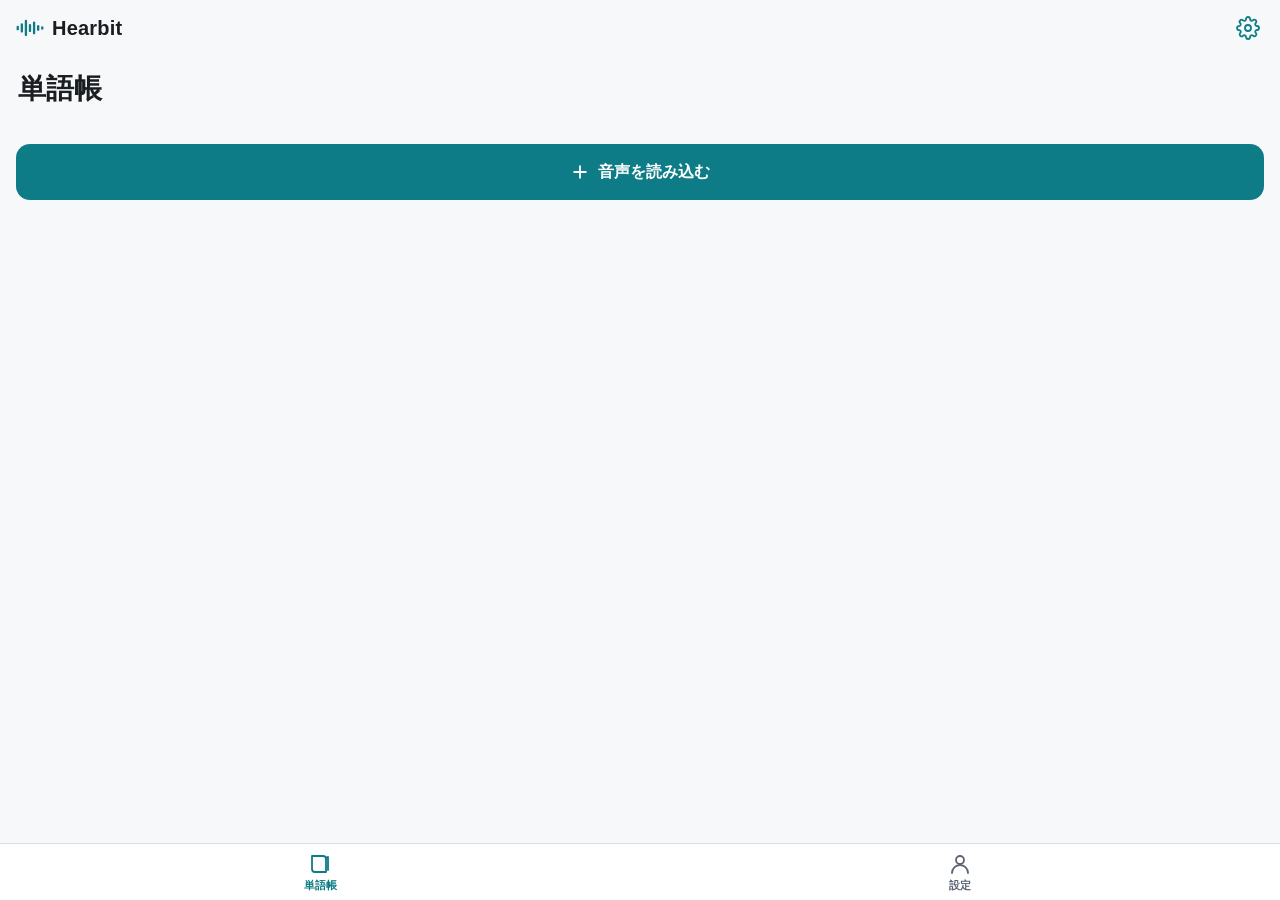
==== commit 17e89484: "設定にバージョン表示と「更新を確認」、新しい版が届いたら更新バナー ホーム画面の PWA はリロードできず、新しいコードが届いたか分からなかった。 - 設定に現在の版（v12）を表示。「更新を確認」で" ====
--- a/app/index.html
+++ b/app/index.html
@@ -112,6 +112,10 @@
             <button data-theme="dark" class="seg-btn">ダーク</button>
           </div>
         </div>
+        <div class="settings-row">
+          <span>バージョン <b id="app-version">-</b></span>
+          <button id="update-check-btn" class="settings-btn" type="button">更新を確認</button>
+        </div>
       </div>
       <div class="settings-note">
         Hearbit — 聞きたい言葉を、すぐそこに。<br/>
@@ -149,6 +153,22 @@
 
       <!-- 単語タブ -->
       <div id="tab-words" class="tab-panel active">
+        <!-- タイピング学習の導線。「タイピングで覚える」は範囲選択へ。
+             復習キュー（今日分）が溜まっていれば右側に「復習 N」の専用ボタンを出し、
+             タップで範囲選択を飛ばして復習キューセッションを直接開始する（仕様どおり）。 -->
+        <div class="typing-open-row">
+          <button id="typing-open-btn" class="typing-open-btn" type="button">
+            <svg class="to-ic" viewBox="0 0 24 24" width="22" height="22" fill="none" stroke="currentColor" stroke-width="1.8" stroke-linecap="round" stroke-linejoin="round" aria-hidden="true">
+              <rect x="2" y="6" width="20" height="12" rx="2"/><path d="M6 10h.01M10 10h.01M14 10h.01M18 10h.01M8 14h8"/>
+            </svg>
+            <span class="to-main">タイピングで覚える</span>
+            <svg class="to-chev" viewBox="0 0 24 24" width="18" height="18" fill="none" stroke="currentColor" stroke-width="2.2" stroke-linecap="round" stroke-linejoin="round" aria-hidden="true"><polyline points="9 6 15 12 9 18"/></svg>
+          </button>
+          <button id="typing-review-btn" class="typing-review-btn hidden" type="button" aria-label="復習キューを開始">
+            <svg viewBox="0 0 24 24" width="16" height="16" fill="none" stroke="currentColor" stroke-width="2" stroke-linecap="round" stroke-linejoin="round" aria-hidden="true"><path d="M21 12a9 9 0 1 1-3-6.7"/><polyline points="21 3 21 9 15 9"/></svg>
+            <span id="typing-review-count">復習</span>
+          </button>
+        </div>
         <!-- 単語テキスト（漢字・ピンイン）の読み込み口。無い間は番号表示のまま。 -->
         <div id="vocab-bar" class="vocab-bar">
           <div class="vocab-bar-main">
@@ -161,6 +181,18 @@
           </label>
           <button id="vocab-clear-btn" class="ghost-btn vocab-clear-btn hidden" type="button">消去</button>
         </div>
+        <!-- 絞り込みフィルタ。要確認(low_confidence) / スター(お気に入り)。該当が1件以上あるときだけ各ボタンを表示。 -->
+        <div id="vocab-filter-bar" class="vocab-filter-bar hidden">
+          <button id="vocab-filter-btn" class="ghost-btn vocab-filter-btn" type="button" aria-pressed="false">
+            <span class="cell-lc" aria-hidden="true">?</span> 要確認のみ表示
+            <span id="vocab-filter-count" class="vocab-filter-count"></span>
+          </button>
+          <button id="vocab-star-filter-btn" class="ghost-btn vocab-filter-btn vocab-star-filter-btn hidden" type="button" aria-pressed="false">
+            <svg class="vf-star" viewBox="0 0 24 24" width="14" height="14" aria-hidden="true"><path d="M12 2.5l2.9 5.9 6.5.95-4.7 4.58 1.11 6.47L12 17.9l-5.81 3.06L7.3 14.48 2.6 9.9l6.5-.95z"/></svg>
+            スターのみ表示
+            <span id="vocab-star-filter-count" class="vocab-filter-count"></span>
+          </button>
+        </div>
         <div id="pages-grid-wrap"></div>
       </div>
 
@@ -182,6 +214,16 @@
         <div class="listen-opt">
           <div class="listen-opt-label">範囲</div>
           <div class="listen-ranges" id="listen-ranges" role="listbox" aria-label="範囲を選ぶ"></div>
+        </div>
+
+        <!-- スター単語だけを連結1本で聞き流す（チャンク分けなし）。スター0件のときは無効。 -->
+        <div class="listen-opt">
+          <div class="listen-opt-label">お気に入り</div>
+          <button id="listen-star-btn" class="listen-star-btn" type="button" disabled aria-disabled="true">
+            <svg class="ls-star" viewBox="0 0 24 24" width="20" height="20" aria-hidden="true"><path d="M12 2.5l2.9 5.9 6.5.95-4.7 4.58 1.11 6.47L12 17.9l-5.81 3.06L7.3 14.48 2.6 9.9l6.5-.95z"/></svg>
+            <span class="ls-main">スター単語を聞き流す</span>
+            <span class="ls-count" id="listen-star-count">0語</span>
+          </button>
         </div>
       </div>
     </section>
@@ -224,6 +266,29 @@
     </button>
   </div>
 
+  <!-- ===== 更新のお知らせ（新しい版が届いたら表示。タップで再読み込み） ===== -->
+  <button id="update-banner" class="update-banner hidden" type="button">
+    新しいバージョン（<span id="update-banner-ver"></span>）があります — タップで更新
+  </button>
+
+  <!-- ===== 聞き流しミニプレーヤー（全画面を閉じても再生を続け、下部に常駐） ===== -->
+  <div id="listen-mini" class="mini-bar hidden" aria-label="聞き流しミニプレーヤー">
+    <div class="lm-progress" aria-hidden="true"><div class="lm-progress-fill" id="lm-progress-fill"></div></div>
+    <button id="lm-expand" class="mini-expand" aria-label="聞き流しプレーヤーを開く">
+      <svg viewBox="0 0 24 24" width="22" height="22" fill="none" stroke="currentColor" stroke-width="2.2" stroke-linecap="round" stroke-linejoin="round" aria-hidden="true">
+        <polyline points="18 15 12 9 6 15"/>
+      </svg>
+    </button>
+    <div class="mini-label" id="lm-label">聞き流し</div>
+    <div class="wave" aria-hidden="true">
+      <span></span><span></span><span></span><span></span><span></span><span></span><span></span>
+    </div>
+    <button id="lm-toggle" class="mini-toggle" aria-label="再生 / 一時停止">
+      <svg class="ic-play" viewBox="0 0 24 24" width="22" height="22" fill="currentColor" aria-hidden="true"><polygon points="6 4 20 12 6 20"/></svg>
+      <svg class="ic-pause hidden" viewBox="0 0 24 24" width="22" height="22" fill="currentColor" aria-hidden="true"><rect x="6" y="4" width="4" height="16" rx="1"/><rect x="14" y="4" width="4" height="16" rx="1"/></svg>
+    </button>
+  </div>
+
   <!-- ===== 全画面プレーヤー（③ 機能A） ===== -->
   <div id="full-player" class="hidden" aria-label="全画面プレーヤー">
     <div class="fp-top">
@@ -232,8 +297,8 @@
           <polyline points="6 9 12 15 18 9"/>
         </svg>
       </button>
-      <button class="icon-btn" aria-hidden="true" tabindex="-1" style="visibility:hidden">
-        <svg viewBox="0 0 24 24" width="24" height="24" fill="currentColor"><circle cx="5" cy="12" r="1.9"/><circle cx="12" cy="12" r="1.9"/><circle cx="19" cy="12" r="1.9"/></svg>
+      <button id="fp-star" class="icon-btn star-btn" type="button" aria-pressed="false" aria-label="スターを付ける">
+        <svg viewBox="0 0 24 24" width="24" height="24" aria-hidden="true"><path d="M12 2.5l2.9 5.9 6.5.95-4.7 4.58 1.11 6.47L12 17.9l-5.81 3.06L7.3 14.48 2.6 9.9l6.5-.95z"/></svg>
       </button>
     </div>
 
@@ -278,14 +343,14 @@
   <!-- ===== 全画面プレーヤー（③ 機能B: 聞き流し / 円形プログレス） ===== -->
   <div id="listen-player" class="hidden" aria-label="聞き流しプレーヤー">
     <div class="fp-top">
-      <button id="lp-collapse" class="icon-btn" aria-label="閉じる">
+      <button id="lp-collapse" class="icon-btn" aria-label="ミニ化">
         <svg viewBox="0 0 24 24" width="26" height="26" fill="none" stroke="currentColor" stroke-width="2.2" stroke-linecap="round" stroke-linejoin="round" aria-hidden="true">
           <polyline points="6 9 12 15 18 9"/>
         </svg>
       </button>
       <div class="lp-title" id="lp-title">聞き流し</div>
-      <button class="icon-btn" aria-hidden="true" tabindex="-1" style="visibility:hidden">
-        <svg viewBox="0 0 24 24" width="24" height="24"></svg>
+      <button id="lp-star" class="icon-btn star-btn" type="button" aria-pressed="false" aria-label="スターを付ける">
+        <svg viewBox="0 0 24 24" width="24" height="24" aria-hidden="true"><path d="M12 2.5l2.9 5.9 6.5.95-4.7 4.58 1.11 6.47L12 17.9l-5.81 3.06L7.3 14.48 2.6 9.9l6.5-.95z"/></svg>
       </button>
     </div>
 
@@ -310,6 +375,13 @@
           <div class="wave lp-wave" id="lp-wave" aria-hidden="true">
             <span></span><span></span><span></span><span></span><span></span>
           </div>
+          <!-- テキストあり: 漢字(大)・ピンイン(小)・訳(極小)。無ければ hidden。 -->
+          <div class="lp-text hidden" id="lp-text">
+            <div class="lp-hanzi" id="lp-hanzi"></div>
+            <div class="lp-pinyin" id="lp-pinyin"></div>
+            <div class="lp-gloss hidden" id="lp-gloss"></div>
+          </div>
+          <!-- テキストなしのフォールバック: 「単語 N」。 -->
           <div class="lp-word" id="lp-word">単語 1</div>
         </div>
       </div>
@@ -363,12 +435,62 @@
     </div>
   </div>
 
+  <!-- 単語テキスト（漢字・ピンイン・訳）の手動修正モーダル（Issue #4 テキスト編集） -->
+  <div id="text-edit-modal" class="modal-overlay hidden" role="dialog" aria-modal="true" aria-label="単語テキストを編集">
+    <div class="modal-sheet">
+      <div class="modal-head">
+        <div class="modal-title" id="te-title">単語テキストを編集</div>
+        <div class="modal-sub" id="te-sub"></div>
+      </div>
+      <label class="field">
+        <span>漢字</span>
+        <input type="text" id="te-hanzi" autocomplete="off" autocapitalize="off" spellcheck="false" placeholder="例: 阿姨" />
+      </label>
+      <label class="field">
+        <span>ピンイン</span>
+        <input type="text" id="te-pinyin" autocomplete="off" autocapitalize="off" spellcheck="false" placeholder="例: ā yí" />
+      </label>
+      <label class="field">
+        <span>訳</span>
+        <input type="text" id="te-gloss" autocomplete="off" placeholder="例: おばさん" />
+      </label>
+      <div class="modal-note" id="te-note"></div>
+      <div class="modal-actions">
+        <button id="te-cancel" class="ghost-btn" type="button">キャンセル</button>
+        <button id="te-save" class="primary-btn" type="button">保存</button>
+      </div>
+    </div>
+  </div>
+
+  <!-- ===== タイピング学習（全画面オーバーレイ） ===== -->
+  <div id="typing-view" class="typing-view hidden" aria-label="タイピング学習">
+    <div class="typing-header">
+      <button id="typing-close" class="icon-btn" aria-label="閉じる">
+        <svg viewBox="0 0 24 24" width="26" height="26" fill="none" stroke="currentColor" stroke-width="2.2" stroke-linecap="round" stroke-linejoin="round" aria-hidden="true"><line x1="18" y1="6" x2="6" y2="18"/><line x1="6" y1="6" x2="18" y2="18"/></svg>
+      </button>
+      <div class="typing-title">タイピング</div>
+      <div class="typing-header-spacer" aria-hidden="true"></div>
+    </div>
+    <div class="typing-scroll">
+      <div id="typing-setup" class="typing-setup"></div>
+      <div id="typing-quiz" class="typing-quiz hidden"></div>
+      <div id="typing-result" class="typing-result hidden"></div>
+    </div>
+  </div>
+  <audio id="typing-audio" preload="auto"></audio>
+
+  <!-- 成功・完了系の通知（トースト）。エラーは alert のまま。 -->
+  <div id="toast-host" class="toast-host" aria-live="polite" aria-atomic="true"></div>
+
   <script src="js/db.js"></script>
   <script src="js/splitter.js"></script>
   <script src="js/listen-build.js"></script>
   <script src="js/editor.js"></script>
   <script src="js/player.js"></script>
   <script src="js/listen.js"></script>
+  <script src="js/srs.js"></script>
+  <script src="js/typing.js"></script>
+  <script src="js/version.js"></script>
   <script src="js/app.js"></script>
   <script>
     // Service Worker 登録（PWA / オフライン起動）
--- a/app/css/styles.css
+++ b/app/css/styles.css
@@ -16,6 +16,7 @@
   --active: #E8722C;
   --active-on: #FFFFFF;
   --active-weak: #FBE6D6;
+  --star: #F2B213; /* スター（お気に入り）: ゴールド */
   --danger: #C0392B;
   --radius: 14px;
   --tabbar-h: 56px;
@@ -37,6 +38,7 @@
     --active-on: #2A1405;
     --active-weak: #3A2415;
     --danger: #E5675A;
+    --star: #F5C542;
     --shadow: 0 1px 3px rgba(0, 0, 0, 0.4), 0 4px 16px rgba(0, 0, 0, 0.3);
   }
 }
@@ -56,6 +58,7 @@
   --active-on: #2A1405;
   --active-weak: #3A2415;
   --danger: #E5675A;
+  --star: #F5C542;
   --shadow: 0 1px 3px rgba(0, 0, 0, 0.4), 0 4px 16px rgba(0, 0, 0, 0.3);
 }
 
@@ -335,6 +338,17 @@
   max-width: 180px; overflow: hidden; text-overflow: ellipsis; }
 #listen-player.paused .lp-wave span { animation: none !important; height: 30% !important; opacity: 0.5; }
 
+/* テキスト付き（漢字・ピンイン・訳）中央表示。リング内(直径約200px)に収める。 */
+.lp-text { display: flex; flex-direction: column; align-items: center; gap: 3px; max-width: 180px; }
+.lp-text.hidden { display: none; }
+.lp-hanzi { font-size: 40px; font-weight: 800; color: var(--text); line-height: 1.05;
+  word-break: break-word; }
+.lp-pinyin { font-size: 15px; color: var(--text-sub); line-height: 1.25; word-break: break-word; }
+.lp-gloss { font-size: 12px; color: var(--text-sub); opacity: 0.85; line-height: 1.3;
+  margin-top: 2px; word-break: break-word;
+  display: -webkit-box; -webkit-line-clamp: 2; -webkit-box-orient: vertical; overflow: hidden; }
+.lp-gloss.hidden { display: none; }
+
 .lp-count { font-size: 22px; font-weight: 700; color: var(--text); margin: 20px 0 6px; }
 .lp-count #lp-cur { color: var(--active); }
 
@@ -366,6 +380,106 @@
 .resplit-title { font-size: 16px; font-weight: 700; }
 .resplit-text { font-size: 13px; color: var(--text-sub); text-align: center; }
 
+/* ===== 要確認フィルタ（low_confidence だけ表示） ===== */
+.vocab-filter-bar { margin: 0 2px 12px; }
+.vocab-filter-bar.hidden { display: none; }
+.vocab-filter-btn { display: inline-flex; align-items: center; gap: 7px; }
+.vocab-filter-btn[aria-pressed="true"] {
+  background: var(--active-weak); border-color: var(--active); color: var(--active);
+}
+.vocab-filter-btn[aria-pressed="true"] .cell-lc { color: var(--active); }
+.vocab-filter-count { font-size: 12px; color: var(--text-sub); font-weight: 600; }
+.vocab-filter-btn[aria-pressed="true"] .vocab-filter-count { color: var(--active); }
+.vocab-filter-empty { color: var(--text-sub); font-size: 14px; text-align: center; padding: 40px 0; }
+
+/* セルの編集アフォーダンス（テキスト付きセルの右上に鉛筆） */
+.cell .cell-edit {
+  position: absolute; top: 3px; right: 3px;
+  width: 22px; height: 22px; padding: 0;
+  display: inline-flex; align-items: center; justify-content: center;
+  border: none; background: transparent; color: var(--text-sub);
+  border-radius: 6px; cursor: pointer; opacity: 0.55;
+}
+.cell .cell-edit:active { background: var(--surface-2); opacity: 1; }
+.cell.playing .cell-edit { color: var(--active); }
+/* low_confidence セルはうっすら強調（要確認を見つけやすく） */
+.cell.low-conf { border-color: color-mix(in srgb, var(--active) 45%, var(--border)); }
+
+/* ===== スター（お気に入り） ===== */
+/* 一覧セルのスターボタン: 左下に常設。off はうっすら輪郭、on はゴールド塗り。 */
+.cell .cell-star {
+  position: absolute; bottom: 3px; right: 4px;
+  width: 24px; height: 24px; padding: 0;
+  display: inline-flex; align-items: center; justify-content: center;
+  border: none; background: transparent; color: var(--text-sub);
+  border-radius: 6px; cursor: pointer; opacity: 0.5;
+}
+.cell .cell-star svg { fill: none; stroke: currentColor; stroke-width: 1.6px; stroke-linejoin: round; }
+.cell .cell-star:active { background: var(--surface-2); opacity: 1; }
+.cell .cell-star.on { opacity: 1; color: var(--star); }
+.cell .cell-star.on svg { fill: var(--star); stroke: var(--star); }
+/* スター済みセルはゴールドの縁でひと目でわかる */
+.cell.starred { border-color: color-mix(in srgb, var(--star) 55%, var(--border)); }
+
+/* プレーヤー上部のスターボタン（機能A/B 共通） */
+.icon-btn.star-btn svg { fill: none; stroke: currentColor; stroke-width: 1.6px; stroke-linejoin: round; }
+.icon-btn.star-btn.on { color: var(--star); }
+.icon-btn.star-btn.on svg { fill: var(--star); stroke: var(--star); }
+
+/* 一覧の「スターのみ表示」フィルタ */
+.vocab-star-filter-btn.hidden { display: none; }
+.vocab-star-filter-btn .vf-star { fill: none; stroke: currentColor; stroke-width: 1.6px; stroke-linejoin: round; }
+.vocab-star-filter-btn[aria-pressed="true"] {
+  background: color-mix(in srgb, var(--star) 22%, var(--surface));
+  border-color: var(--star); color: var(--text);
+}
+.vocab-star-filter-btn[aria-pressed="true"] .vf-star { fill: var(--star); stroke: var(--star); }
+.vocab-star-filter-btn[aria-pressed="true"] .vocab-filter-count { color: color-mix(in srgb, var(--star) 70%, var(--text)); }
+
+/* 聞き流しタブ「スター単語を聞き流す」入口 */
+.listen-star-btn {
+  width: 100%; display: flex; align-items: center; gap: 12px;
+  padding: 14px 16px; border-radius: 14px;
+  background: var(--surface); border: 1px solid var(--border);
+  color: var(--text); font-size: 15px; font-weight: 700; cursor: pointer;
+}
+.listen-star-btn:active:not(:disabled) { background: var(--surface-2); }
+.listen-star-btn:not(:disabled) { border-color: color-mix(in srgb, var(--star) 55%, var(--border)); }
+.listen-star-btn .ls-star { fill: var(--star); stroke: var(--star); stroke-width: 1px; stroke-linejoin: round; flex: none; }
+.listen-star-btn .ls-main { flex: 1; text-align: left; }
+.listen-star-btn .ls-count { font-size: 13px; font-weight: 700; color: var(--star); }
+.listen-star-btn:disabled {
+  opacity: 0.5; cursor: not-allowed;
+}
+.listen-star-btn:disabled .ls-star { fill: var(--text-sub); stroke: var(--text-sub); }
+.listen-star-btn:disabled .ls-count { color: var(--text-sub); }
+
+/* ===== テキスト編集モーダル ===== */
+.modal-overlay {
+  position: fixed; inset: 0; z-index: 60;
+  display: flex; align-items: flex-end; justify-content: center;
+  background: rgba(0,0,0,0.45); backdrop-filter: blur(2px);
+  animation: fp-in 0.18s ease;
+}
+.modal-overlay.hidden { display: none; }
+.modal-sheet {
+  width: 100%; max-width: 520px;
+  background: var(--bg); color: var(--text);
+  border-radius: 18px 18px 0 0;
+  padding: 20px 18px calc(20px + env(safe-area-inset-bottom));
+  box-shadow: 0 -8px 40px rgba(0,0,0,0.3);
+  animation: sheet-up 0.22s ease;
+}
+@keyframes sheet-up { from { transform: translateY(24px); opacity: 0.6; } to { transform: translateY(0); opacity: 1; } }
+.modal-head { margin-bottom: 16px; }
+.modal-title { font-size: 18px; font-weight: 800; }
+.modal-sub { font-size: 13px; color: var(--text-sub); margin-top: 4px; }
+.modal-note { font-size: 12px; color: var(--text-sub); line-height: 1.6; margin: 2px 2px 16px; }
+.modal-note.warn { color: var(--active); }
+.modal-actions { display: flex; gap: 12px; }
+.modal-actions .ghost-btn { flex: 0 0 auto; min-height: 48px; padding: 0 20px; }
+.modal-actions .primary-btn { flex: 1 1 auto; min-height: 48px; }
+
 /* ===== 再生波形アニメ（共通） ===== */
 .wave, .fp-wave { display: inline-flex; align-items: flex-end; gap: 3px; height: 22px; }
 .wave span, .fp-wave span {
@@ -375,7 +489,7 @@
 .fp-wave span { width: 4px; }
 /* 再生中のみアニメ（.playing クラスで発火） */
 .playing-anim .wave span, .playing-anim.fp-wave span, .fp-wave.playing-anim span,
-#mini-player.playing-anim .wave span {
+#mini-player.playing-anim .wave span, #listen-mini.playing-anim .wave span {
   animation: eq 0.9s ease-in-out infinite;
 }
 .wave span:nth-child(1),.fp-wave span:nth-child(1){animation-delay:0s}
@@ -389,8 +503,8 @@
 .fp-wave span:nth-child(9){animation-delay:.12s}
 @keyframes eq { 0%,100%{height:25%} 50%{height:100%} }
 
-/* ===== ミニプレーヤー ===== */
-#mini-player {
+/* ===== ミニプレーヤー（単語 #mini-player / 聞き流し #listen-mini 共通） ===== */
+#mini-player, #listen-mini {
   position: fixed; left: 0; right: 0;
   bottom: 0;
   z-index: 40;
@@ -416,8 +530,17 @@
   background: var(--active); color: var(--active-on);
 }
 /* 一時停止中はティール塗り(▶) */
-#mini-player.paused .mini-toggle { background: var(--accent); color: var(--accent-on); }
-#mini-player.paused .wave span { animation: none !important; height: 30% !important; opacity: 0.5; }
+#mini-player.paused .mini-toggle, #listen-mini.paused .mini-toggle { background: var(--accent); color: var(--accent-on); }
+#mini-player.paused .wave span, #listen-mini.paused .wave span { animation: none !important; height: 30% !important; opacity: 0.5; }
+/* 聞き流しミニ: 上端の細い進捗バー（トラック全体に対する位置） */
+.lm-progress { position: absolute; left: 0; right: 0; top: 0; height: 3px; background: var(--border); }
+.lm-progress-fill { height: 100%; width: 0; background: var(--active); }
+#listen-mini.paused .lm-progress-fill { background: var(--accent); }
+/* ルート画面（単語帳一覧・設定）では下部タブバーの上に出す（タブバーを隠さない） */
+body.tabbar-open #mini-player, body.tabbar-open #listen-mini {
+  bottom: calc(var(--tabbar-h) + 1px + env(safe-area-inset-bottom)); /* +1px = タブバー上端の border */
+  padding-bottom: 0;
+}
 
 /* ===== 全画面プレーヤー ===== */
 #full-player {
@@ -478,6 +601,8 @@
 /* ===== 下部タブバー ===== */
 #tab-bar {
   display: flex;
+  /* 常に画面下端に固定（ミニプレーヤーをこの上に重ねるため位置を確定させる） */
+  position: sticky; bottom: 0; z-index: 30;
   border-top: 1px solid var(--border);
   background: var(--surface);
   padding-bottom: env(safe-area-inset-bottom);
@@ -492,7 +617,7 @@
 .tabbar-btn.active { color: var(--accent); }
 
 /* ミニプレーヤー表示時、②のコンテンツ末尾に余白を確保 */
-body.mini-open #view-pages { padding-bottom: calc(72px + env(safe-area-inset-bottom)); }
+body.mini-open .view.active, body.listen-mini-open .view.active { padding-bottom: calc(72px + env(safe-area-inset-bottom)); }
 
 /* ===== 分割の手動編集（#4） ===== */
 .editor-lead { font-size: 13px; line-height: 1.7; color: var(--text-sub); margin: 8px 2px 14px; }
@@ -544,3 +669,187 @@
 }
 .ph-edit-btn:active { background: var(--surface-2); }
 .ph-manual { color: var(--accent); font-size: 12px; font-weight: 700; }
+
+/* ============================================================================
+ * タイピング学習 + 忘却曲線復習（SRS）
+ * ティール=通常/正解、赤(--danger)=不正解。既存トーンに調和させる。
+ * ============================================================================ */
+
+/* 単語帳カード: 名前行 + 復習バッジ */
+.book-name-row { display: flex; align-items: center; gap: 8px; flex-wrap: wrap; }
+.book-due-badge {
+  display: inline-flex; align-items: center;
+  background: var(--active-weak); color: var(--active);
+  border-radius: 999px; padding: 2px 9px; font-size: 12px; font-weight: 700;
+  line-height: 1.4; white-space: nowrap;
+}
+
+/* 単語タブ上部の「タイピングで覚える」導線 + 「復習 N」直行ボタン */
+.typing-open-row { display: flex; gap: 8px; margin-bottom: 12px; }
+.typing-open-btn {
+  flex: 1; display: flex; align-items: center; gap: 10px;
+  background: var(--surface); border: 1px solid var(--border);
+  border-radius: var(--radius); padding: 13px 14px;
+  color: var(--text); font-size: 15px; font-weight: 700; cursor: pointer;
+  box-shadow: var(--shadow);
+}
+.typing-open-btn:active { background: var(--surface-2); }
+.typing-open-btn .to-ic { color: var(--accent); flex-shrink: 0; }
+.typing-open-btn .to-main { flex: 1; text-align: left; }
+.typing-open-btn .to-chev { color: var(--text-sub); flex-shrink: 0; }
+.typing-review-btn {
+  display: inline-flex; align-items: center; gap: 6px; flex-shrink: 0;
+  background: var(--active-weak); color: var(--active);
+  border: 1px solid color-mix(in srgb, var(--active) 45%, var(--border));
+  border-radius: var(--radius); padding: 0 14px;
+  font-size: 13px; font-weight: 700; cursor: pointer; white-space: nowrap;
+  box-shadow: var(--shadow);
+}
+.typing-review-btn:active { filter: brightness(0.96); }
+
+/* 全画面オーバーレイ */
+.typing-view {
+  position: fixed; inset: 0; z-index: 60;
+  background: var(--bg); color: var(--text);
+  display: flex; flex-direction: column;
+  padding-top: env(safe-area-inset-top);
+}
+.typing-view.hidden { display: none; }
+.typing-header {
+  display: flex; align-items: center; gap: 8px;
+  padding: 8px 10px; border-bottom: 1px solid var(--border);
+}
+.typing-title { flex: 1; text-align: center; font-size: 17px; font-weight: 700; }
+.typing-header-spacer { width: 42px; }
+.typing-scroll {
+  flex: 1; overflow-y: auto; -webkit-overflow-scrolling: touch;
+  padding: 16px 16px calc(24px + env(safe-area-inset-bottom));
+}
+
+/* --- 開始（範囲選択） --- */
+.typing-lead { font-size: 14px; color: var(--text-sub); line-height: 1.7; margin: 0 0 18px; }
+.typing-lead b { color: var(--text); }
+.typing-opt { margin-bottom: 22px; }
+.typing-opt-label { font-size: 13px; font-weight: 700; color: var(--text-sub); margin-bottom: 8px; }
+.typing-opt-hint { font-size: 12px; color: var(--text-sub); margin-top: 8px; line-height: 1.6; }
+.typing-mode .seg-btn { padding: 9px 22px; font-size: 14px; }
+.typing-ranges { display: flex; flex-direction: column; gap: 10px; }
+.typing-range {
+  display: flex; align-items: center; gap: 8px;
+  background: var(--surface); border: 1px solid var(--border);
+  border-radius: var(--radius); padding: 14px 16px;
+  color: var(--text); font-size: 15px; font-weight: 700; cursor: pointer;
+}
+.typing-range:active:not(:disabled) { background: var(--surface-2); }
+.typing-range:disabled { opacity: 0.4; cursor: default; }
+.typing-range .tr-main { flex: 1; text-align: left; display: inline-flex; align-items: center; gap: 6px; }
+.typing-range .tr-star { color: var(--star); }
+.typing-range .tr-count { font-size: 13px; color: var(--text-sub); font-weight: 700; }
+.typing-range-review .tr-main { color: var(--active); }
+
+/* --- 出題 --- */
+.typing-quiz .tq-top {
+  display: flex; align-items: center; gap: 10px; margin-bottom: 22px;
+}
+.tq-progress { flex: 1; text-align: center; font-size: 15px; font-weight: 700; color: var(--text-sub); }
+.tq-progress #tq-cur { color: var(--accent); }
+.tq-scope { font-size: 12px; font-weight: 700; color: var(--text-sub); }
+.tq-body { display: flex; flex-direction: column; gap: 16px; }
+.tq-prompt { min-height: 72px; display: flex; align-items: center; justify-content: center; }
+.tq-gloss { font-size: 30px; font-weight: 800; text-align: center; line-height: 1.4; }
+.tq-replay {
+  display: inline-flex; align-items: center; gap: 10px;
+  background: var(--accent-weak); color: var(--accent);
+  border: none; border-radius: 999px; padding: 12px 22px;
+  font-size: 15px; font-weight: 700; cursor: pointer;
+}
+.tq-replay:active { filter: brightness(0.96); }
+.tq-input {
+  width: 100%; box-sizing: border-box;
+  font-size: 24px; text-align: center; font-weight: 700;
+  padding: 14px 12px; border: 2px solid var(--border); border-radius: 12px;
+  background: var(--surface); color: var(--text);
+}
+.tq-input:focus { outline: none; border-color: var(--accent); }
+.tq-input:disabled { opacity: 0.9; }
+.tq-submit, .tq-next { width: 100%; }
+
+.tq-feedback { border-radius: var(--radius); padding: 16px; text-align: center; }
+.tq-feedback.correct { background: var(--accent-weak); }
+.tq-feedback.wrong { background: color-mix(in srgb, var(--danger) 12%, var(--surface)); }
+.tq-mark { font-size: 20px; font-weight: 800; margin-bottom: 8px; }
+.tq-feedback.correct .tq-mark { color: var(--accent); }
+.tq-feedback.wrong .tq-mark { color: var(--danger); }
+.tq-yours { font-size: 14px; color: var(--text-sub); margin-bottom: 10px; }
+.tq-yours b { color: var(--text); }
+.tq-answer { margin-top: 4px; }
+.tq-ans-hanzi { font-size: 30px; font-weight: 800; }
+.tq-ans-pinyin { font-size: 15px; color: var(--text-sub); margin-top: 2px; }
+.tq-ans-gloss { font-size: 14px; color: var(--text-sub); margin-top: 4px; }
+.tq-actually {
+  margin-top: 14px; width: 100%; font-size: 13px;
+}
+.tq-fixed-note { font-size: 12px; color: var(--accent); margin-top: 10px; }
+
+/* --- 結果 --- */
+.tr-score { text-align: center; margin: 8px 0 24px; }
+.tr-score-big { font-size: 44px; font-weight: 800; color: var(--accent); }
+.tr-score-sub { font-size: 14px; color: var(--text-sub); margin-top: 2px; }
+.tr-allright { text-align: center; color: var(--accent); font-weight: 700; font-size: 15px; margin-bottom: 24px; }
+.tr-wrong-title { font-size: 13px; font-weight: 700; color: var(--text-sub); margin-bottom: 10px; }
+.tr-wrong-list { display: flex; flex-direction: column; gap: 8px; margin-bottom: 24px; }
+.tr-wrong-item {
+  background: var(--surface); border: 1px solid var(--border); border-radius: 12px;
+  padding: 10px 14px; display: flex; align-items: baseline; gap: 10px; flex-wrap: wrap;
+}
+.tr-wh { font-size: 18px; font-weight: 800; }
+.tr-wp { font-size: 13px; color: var(--text-sub); }
+.tr-wg { font-size: 13px; color: var(--text-sub); margin-left: auto; }
+.tr-actions { display: flex; flex-direction: column; gap: 10px; }
+.tr-actions .primary-btn, .tr-actions .ghost-btn { width: 100%; }
+
+/* ============================================================================
+ * トースト通知（成功・完了系）。エラーは alert のまま。
+ * ============================================================================ */
+.toast-host {
+  position: fixed; left: 0; right: 0;
+  bottom: calc(var(--tabbar-h) + 12px + env(safe-area-inset-bottom));
+  z-index: 80; pointer-events: none;
+  display: flex; flex-direction: column; align-items: center; gap: 8px;
+  padding: 0 16px;
+}
+/* ルート画面でミニ（64px + 上端の線）を出している間は、その上に出す */
+body.tabbar-open.mini-open .toast-host, body.tabbar-open.listen-mini-open .toast-host {
+  bottom: calc(var(--tabbar-h) + 1px + 65px + 12px + env(safe-area-inset-bottom));
+}
+.toast {
+  display: inline-flex; align-items: center; gap: 9px;
+  max-width: 92%; box-sizing: border-box;
+  padding: 11px 16px; border-radius: 999px;
+  font-size: 14px; font-weight: 700; line-height: 1.3;
+  box-shadow: var(--shadow); pointer-events: auto;
+  /* 入場前: 少し下・透明。show で定位置へ。 */
+  opacity: 0; transform: translateY(12px);
+  transition: opacity 0.22s ease, transform 0.22s ease;
+}
+.toast.show { opacity: 1; transform: translateY(0); }
+.toast-success { background: var(--accent); color: var(--accent-on); }
+.toast-info { background: var(--surface); color: var(--text); border: 1px solid var(--border); }
+.toast-ic { flex-shrink: 0; }
+.toast-msg { min-width: 0; }
+
+/* ===== 更新のお知らせ / バージョン（設定） ===== */
+.update-banner {
+  position: fixed; left: 12px; right: 12px;
+  top: calc(env(safe-area-inset-top) + 8px);
+  z-index: 90; /* トースト(80)・各プレーヤーより上 */
+  padding: 12px 16px; border: none; border-radius: 12px;
+  background: var(--accent); color: var(--accent-on);
+  font-size: 14px; font-weight: 700; text-align: center; cursor: pointer;
+  box-shadow: 0 4px 16px rgba(20,30,40,0.18);
+}
+.settings-btn {
+  background: none; border: 1px solid var(--border); border-radius: 10px;
+  color: var(--accent); font-size: 14px; font-weight: 700; padding: 8px 12px; cursor: pointer;
+}
+.settings-btn:disabled { opacity: 0.5; }
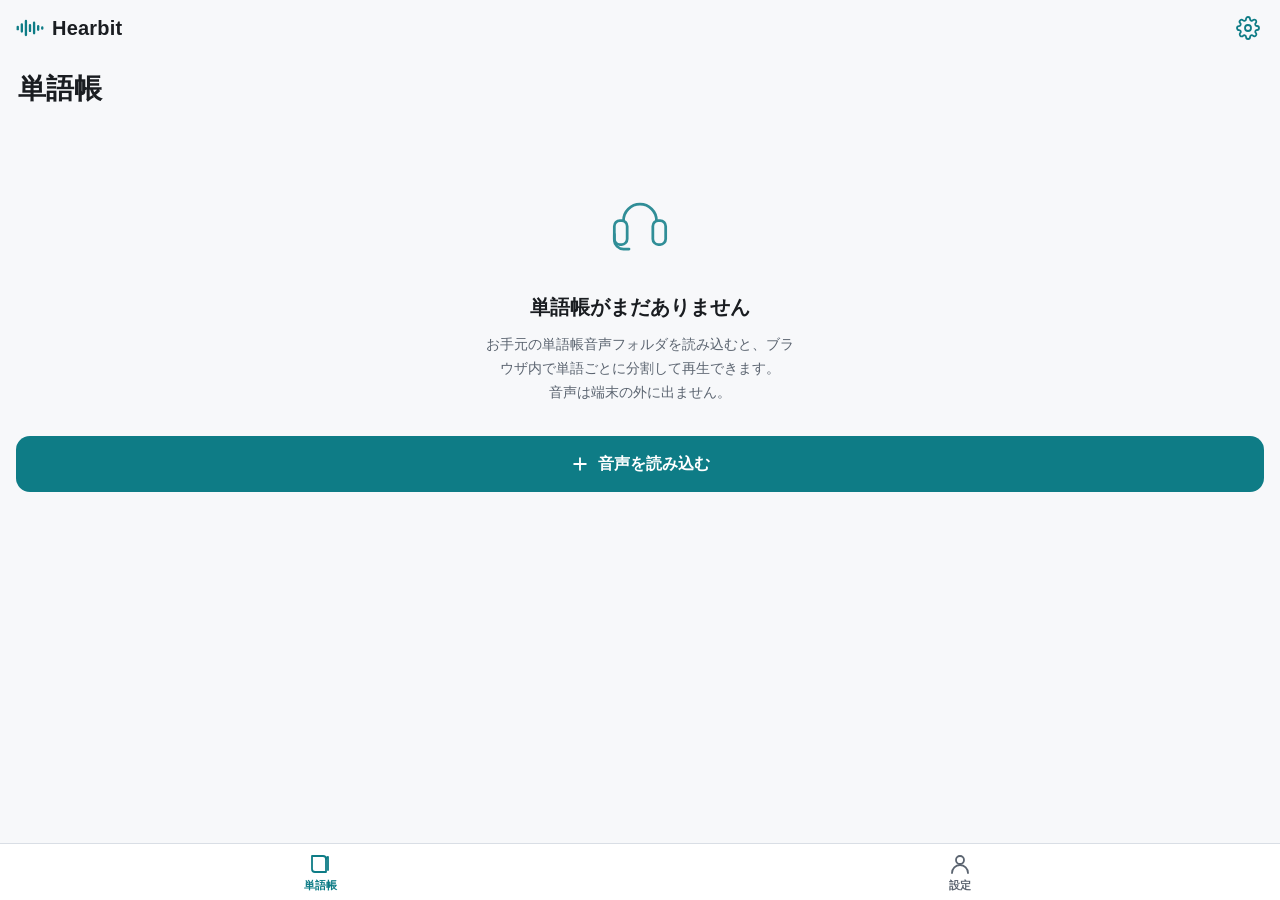
==== commit cb9adada: "聞き流し: 単語番号を単語帳全体の通し番号で表示（No.51 ＋ 範囲内 1/50） 51–100 の1語目が「1」と表示されていたのを、一覧と同じ通し番号で対応させる。 - 全画面: 大きく「No." ====
--- a/app/index.html
+++ b/app/index.html
@@ -386,6 +386,7 @@
         </div>
       </div>
 
+      <div class="lp-serial">No. <span id="lp-serial">1</span></div>
       <div class="lp-count"><span id="lp-cur">1</span> / <span id="lp-total">50</span></div>
 
       <div class="fp-controls">
--- a/app/css/styles.css
+++ b/app/css/styles.css
@@ -349,8 +349,10 @@
   display: -webkit-box; -webkit-line-clamp: 2; -webkit-box-orient: vertical; overflow: hidden; }
 .lp-gloss.hidden { display: none; }
 
-.lp-count { font-size: 22px; font-weight: 700; color: var(--text); margin: 20px 0 6px; }
-.lp-count #lp-cur { color: var(--active); }
+.lp-serial { font-size: 22px; font-weight: 700; color: var(--text); margin: 20px 0 2px; }
+.lp-serial #lp-serial { color: var(--active); }
+/* トラック内の位置（1 / 50）は補助情報として小さく */
+.lp-count { font-size: 14px; font-weight: 600; color: var(--text-sub); margin: 0 0 6px; }
 
 #listen-player .fp-controls { margin-top: 24px; }
 #listen-player.paused .fp-main { background: var(--accent); color: var(--accent-on); }
